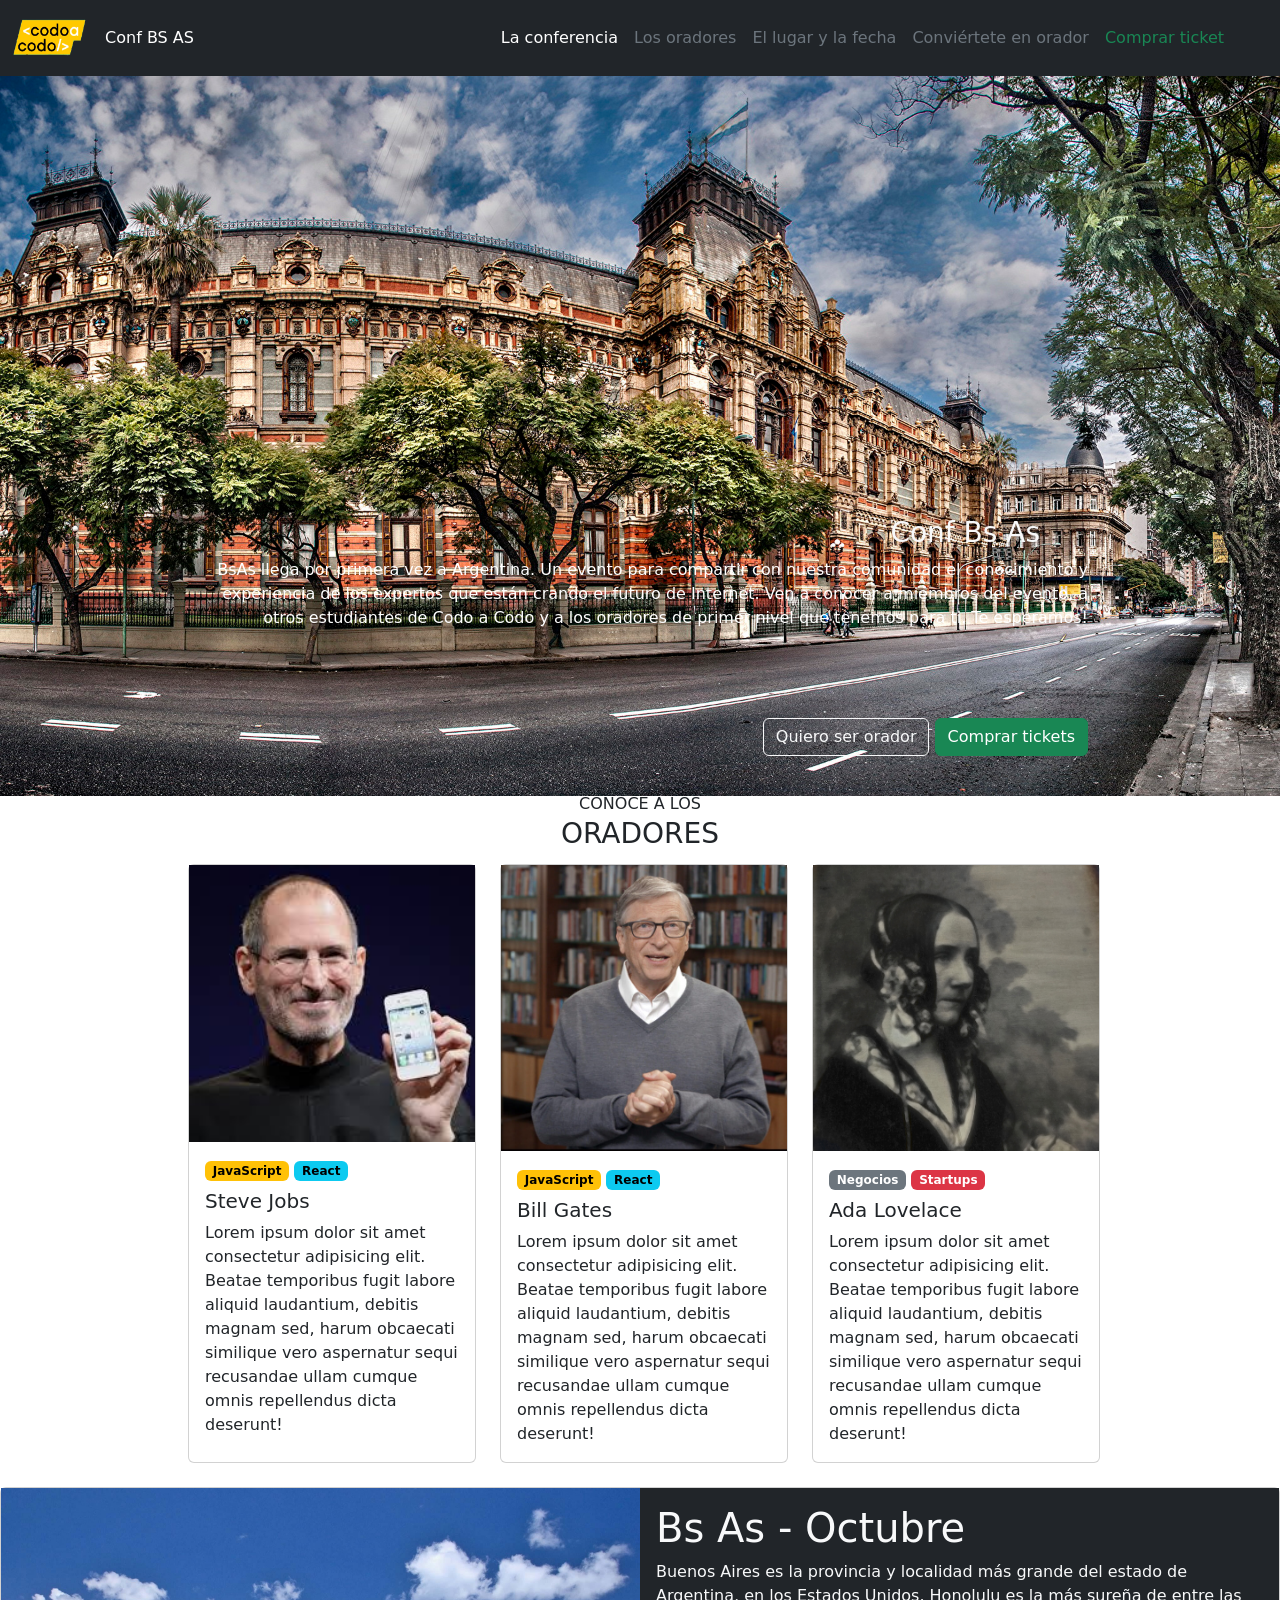
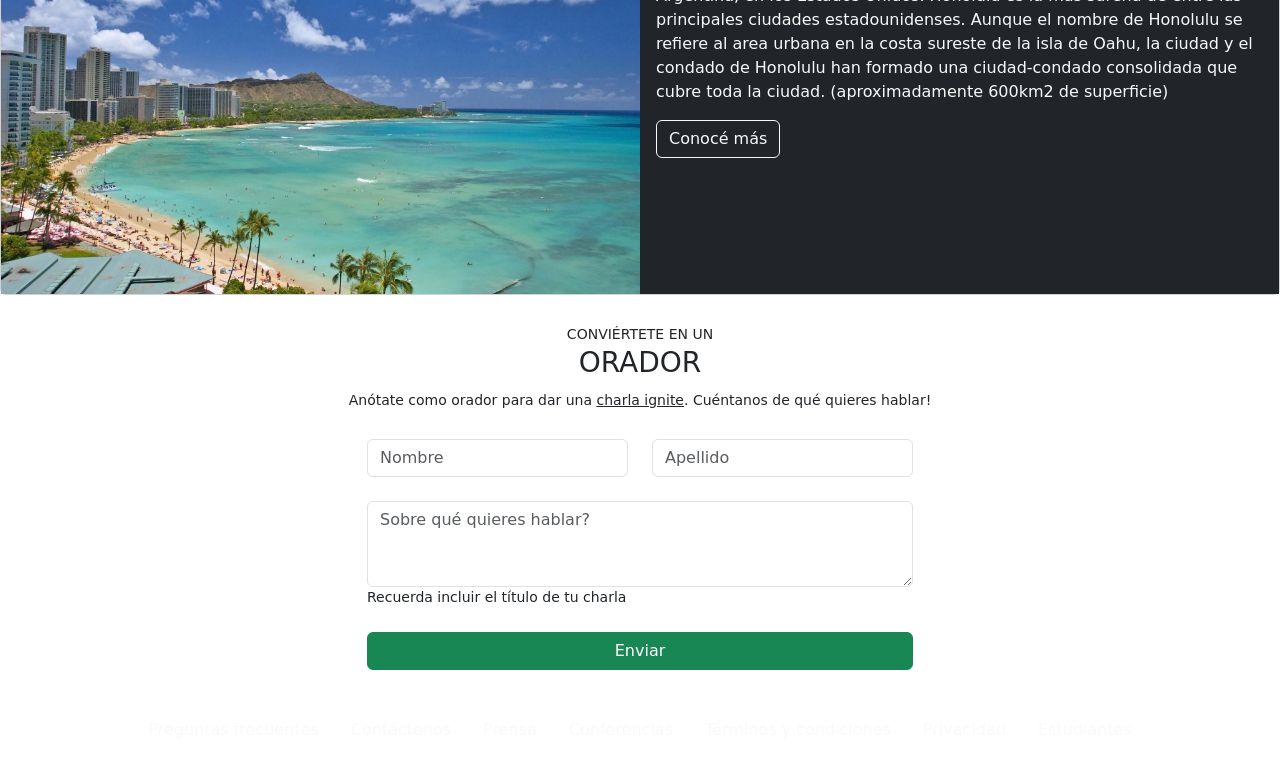
==== index.html @ 600b0731 "Update index.html" ====
<!DOCTYPE html>
<html lang="en">
<head>
    <meta charset="UTF-8">
    <meta http-equiv="X-UA-Compatible" content="IE=edge">
    <meta name="viewport" content="width=device-width, initial-scale=1.0">
    <title>Document</title>
    <!-- CSS only -->
    <link href="https://cdn.jsdelivr.net/npm/bootstrap@5.2.1/dist/css/bootstrap.min.css" rel="stylesheet" integrity="sha384-iYQeCzEYFbKjA/T2uDLTpkwGzCiq6soy8tYaI1GyVh/UjpbCx/TYkiZhlZB6+fzT" crossorigin="anonymous">
    <link rel="stylesheet" href="styles.css">
   
</head>
<body>
    <nav class="navbar navbar-expand-lg bg-dark">
        <div class="logo">
            <img src="codoacodo.png" alt="Logo codo a codo" width="100px" height="60px">
            <span class=" text-bg-dark">Conf BS AS</span>
        </div>
            <div class="collapse navbar-collapse justify-content-end" id="navbarSupportedContent">
                <ul class="navbar-nav bg-dark px-lg-5">
                    <li class="nav-item">
                        <a class="nav-link active text-bg-dark" aria-current="page" href="#">La conferencia</a>
                    </li>
                    <li class="nav-item">
                        <a class="nav-link link-secondary" href="#">Los oradores</a>
                    </li>
                    <li class="nav-item">
                        <a class="nav-link link-secondary" aria-current="page" href="#">El lugar y la fecha</a>
                    </li>
                    <li class="nav-item">
                        <a class="nav-link link-secondary" href="#">Conviértete en orador</a>
                    </li>
                    <li class="nav-item">
                        <a class="nav-link link-success" href="#">Comprar ticket</a>
                    </li>
                </ul>
            </div>
        </div>
    </nav>
    <header>
        <div id="carouselExampleSlidesOnly"  class="carousel slide" data-bs-ride="carousel" >
            <div class="carousel-inner" id="carouse">
                <div class="carousel-item active justify-content-center">
                    <img src="hawaii.jpg" class="img-fluid" alt="..." >
                </div>
                <div class="carousel-item">
                    <img src="hawaii2.jpg" class="img-fluid" alt="...">
                </div>
                <div class="carousel-item">
                    <img src="hawaii3.jpg" class="img-fluid" alt="...">
                </div>
                <div class="carousel-caption caption-right text-end" >
                    <h3 class="text-end me-5 text-light">Conf Bs As</h3>
                    <div id="caption">
                        <p class="col">BsAs llega por primera vez a Argentina. Un evento para compartir con nuestra comunidad el conocimiento y experiencia de los expertos que están crando el futuro de Internet. Ven a conocer a miembros del evento, a otros estudiantes de Codo a Codo y a los oradores de primer nivel que tenemos para ti. Te esperamos! </p>
                    </div>
                    <div id="buton">
                        <br>
                        <br>
                        <br>
                        <button type="button" class="btn btn-outline-light">Quiero ser orador</button>
                        <button type="button" class="btn btn-success green"<a href="comprar.html">Comprar tickets</a></button>
                    </div>
                </div>
            </div>
        </div>
    </header >
    <main >
        <div class="text-center pb-3 pt-0">
            <h6 class="fs-6 fw-lighter lh-1 pt-0 mt-0">CONOCE A LOS</h6>
            <p class="fs-3 m-0 lh-1 p-0">ORADORES</p>
        </div>
        <section class="row justify-content-center g-0 pb-4"> 
            <div class="card ms-2 mx-3" style="width: 18rem;">
                <img src="steve.jpg" class="img-fluid" alt="...">
                <div class="card-body">
                    <span class="badge text-bg-warning mb-2">JavaScript</span>
                    <span class="badge text-bg-info mb-2">React</span>
                    <h5 class="card-title">Steve Jobs</h5>
                    <p class="card-text fs-6 fw-light">Lorem ipsum dolor sit amet consectetur adipisicing elit. Beatae temporibus fugit labore aliquid laudantium, debitis magnam sed, harum obcaecati similique vero aspernatur sequi recusandae ullam cumque omnis repellendus dicta deserunt!</p>
                </div>
            </div>
            <div class="card ms-2 mx-3" style="width: 18rem;">
                <img src="bill.jpg" class="img-fluid" alt="...">
                <div class="card-body">
                    <span class="badge text-bg-warning mb-2">JavaScript</span>
                    <span class="badge text-bg-info mb-2">React</span>
                    <h5 class="card-title">Bill Gates</h5>
                    <p class="card-text fs-6 fw-light">Lorem ipsum dolor sit amet consectetur adipisicing elit. Beatae temporibus fugit labore aliquid laudantium, debitis magnam sed, harum obcaecati similique vero aspernatur sequi recusandae ullam cumque omnis repellendus dicta deserunt!</p>
                </div>
            </div>
            <div class="card ms-2" style="width: 18rem;">
                <img src="ada.jpeg" class="img-fluid" alt="...">
                <div class="card-body">
                    <span class="badge text-bg-secondary mb-2">Negocios</span>
                    <span class="badge text-bg-danger mb-2">Startups</span>
                    <h5 class="card-title">Ada Lovelace</h5>
                    <p class="card-text fs-6 fw-light">Lorem ipsum dolor sit amet consectetur adipisicing elit. Beatae temporibus fugit labore aliquid laudantium, debitis magnam sed, harum obcaecati similique vero aspernatur sequi recusandae ullam cumque omnis repellendus dicta deserunt!</p>
                </div>
            </div>
            </div>
        </section>
            <div class="card mb-3" style="max-width">
                <div class="row g-0">
                  <div class="col-md-6">
                    <img src="honolulu.jpg" class="img-fluid" alt="...">
                  </div>
                  <div class="col-md-6 row g-0">
                    <div class="card-body bg-dark">
                      <h5 class="card-title text-light fs-1">Bs As - Octubre</h5>
                      <p class="card-text text-light">Buenos Aires es la provincia y localidad más grande del estado de Argentina, en los Estados Unidos. Honolulu es la más sureña de entre las principales ciudades estadounidenses. Aunque el nombre de Honolulu se refiere al area urbana en la costa sureste de la isla de Oahu, la ciudad y el condado de Honolulu han formado una ciudad-condado consolidada que cubre toda la ciudad. (aproximadamente 600km2 de superficie)</p>
                      <button type="button" class="btn btn-outline-light">Conocé más</button>
                    </div>
                  </div>
                </div>
              </div>
              <div class="text-center p-3">
                <h6 class="fw-lighter lh-1 p-0 small">CONVIÉRTETE EN UN</h6>
                <p class="fs-3 m-0 lh-1 p-0 mb-3">ORADOR</p>
                <p class="small fw-lighter lh-1 p-0">Anótate como orador para dar una <u> charla ignite</u>. Cuéntanos de qué quieres hablar!</p>
            </div>
        </main>
          

<div class="container">
    <div class="row justify-content-center">
      <div class="col-12 col-md-10 col-lg-7 col-xl-6">
        

              <form class="pb-4">
                <!-- 2 Inputs -->
                <div class="row">
                  <div class="col-12 col-md-6 mb-4">
                    <div class="form-outline form-white">
                        <input type="Nombre" class="form-control" id="inputNombre" placeholder="Nombre">
                    </div>
                  </div>
                  <div class="col-12 col-md-6 mb-4">
                    <div class="form-outline form-white">
                        <input type="Apellido" class="form-control" id="inputApellido" placeholder="Apellido">
                    </div>
                  </div>
                </div>

                <!-- Textarea y texto de abajo-->
                <div class="form-outline form-white mb-4">
                    <textarea class="form-control z-depth-1 fs-6" id="exampleFormControlTextarea6" rows="3" placeholder="Sobre qué quieres hablar?"></textarea>
                    <p class="small fw-lighter p-0">Recuerda incluir el título de tu charla</p>
                </div>

                
                
                <button type="submit" class="btn btn-success lightgreen w-100">Enviar</button>

                
                </div>
              </form>

            </div>

          </div>
        </div>
      </div>
    </div>
  </div>
        

  
    
    <footer id="footer" class="p-3">
        <ul class="nav justify-content-center" >
            <li class="nav-item">
              <a class="nav-link text-light twolines" href="#">Preguntas frecuentes</a>
            </li>
            <li class="nav-item">
              <a class="nav-link text-light twolines" href="#">Contáctenos</a>
            </li>
            <li class="nav-item">
              <a class="nav-link text-light twolines" href="#">Prensa</a>
            </li>
            <li class="nav-item">
              <a class="nav-link text-light twolines"  href="#">Conferencias</a>
            </li>
            <li class="nav-item">
                <a class="nav-link text-light twolines"  href="#">Términos y condiciones</a>
              </li>
              <li class="nav-item">
                <a class="nav-link text-light twolines"  href="#">Privacidad</a>
              </li>
              <li class="nav-item">
                <a class="nav-link text-light fw-lighter twolines"  href="#">Estudiantes</a>
              </li>
          </ul>
    </footer>
 <!-- JavaScript Bundle with Popper -->
    <script src="https://cdn.jsdelivr.net/npm/bootstrap@5.2.1/dist/js/bootstrap.bundle.min.js" integrity="sha384-u1OknCvxWvY5kfmNBILK2hRnQC3Pr17a+RTT6rIHI7NnikvbZlHgTPOOmMi466C8" crossorigin="anonymous"></script>
 <!-- JavaScript -->   
    <script src="funtions.js"></script> 
</body>
</html>
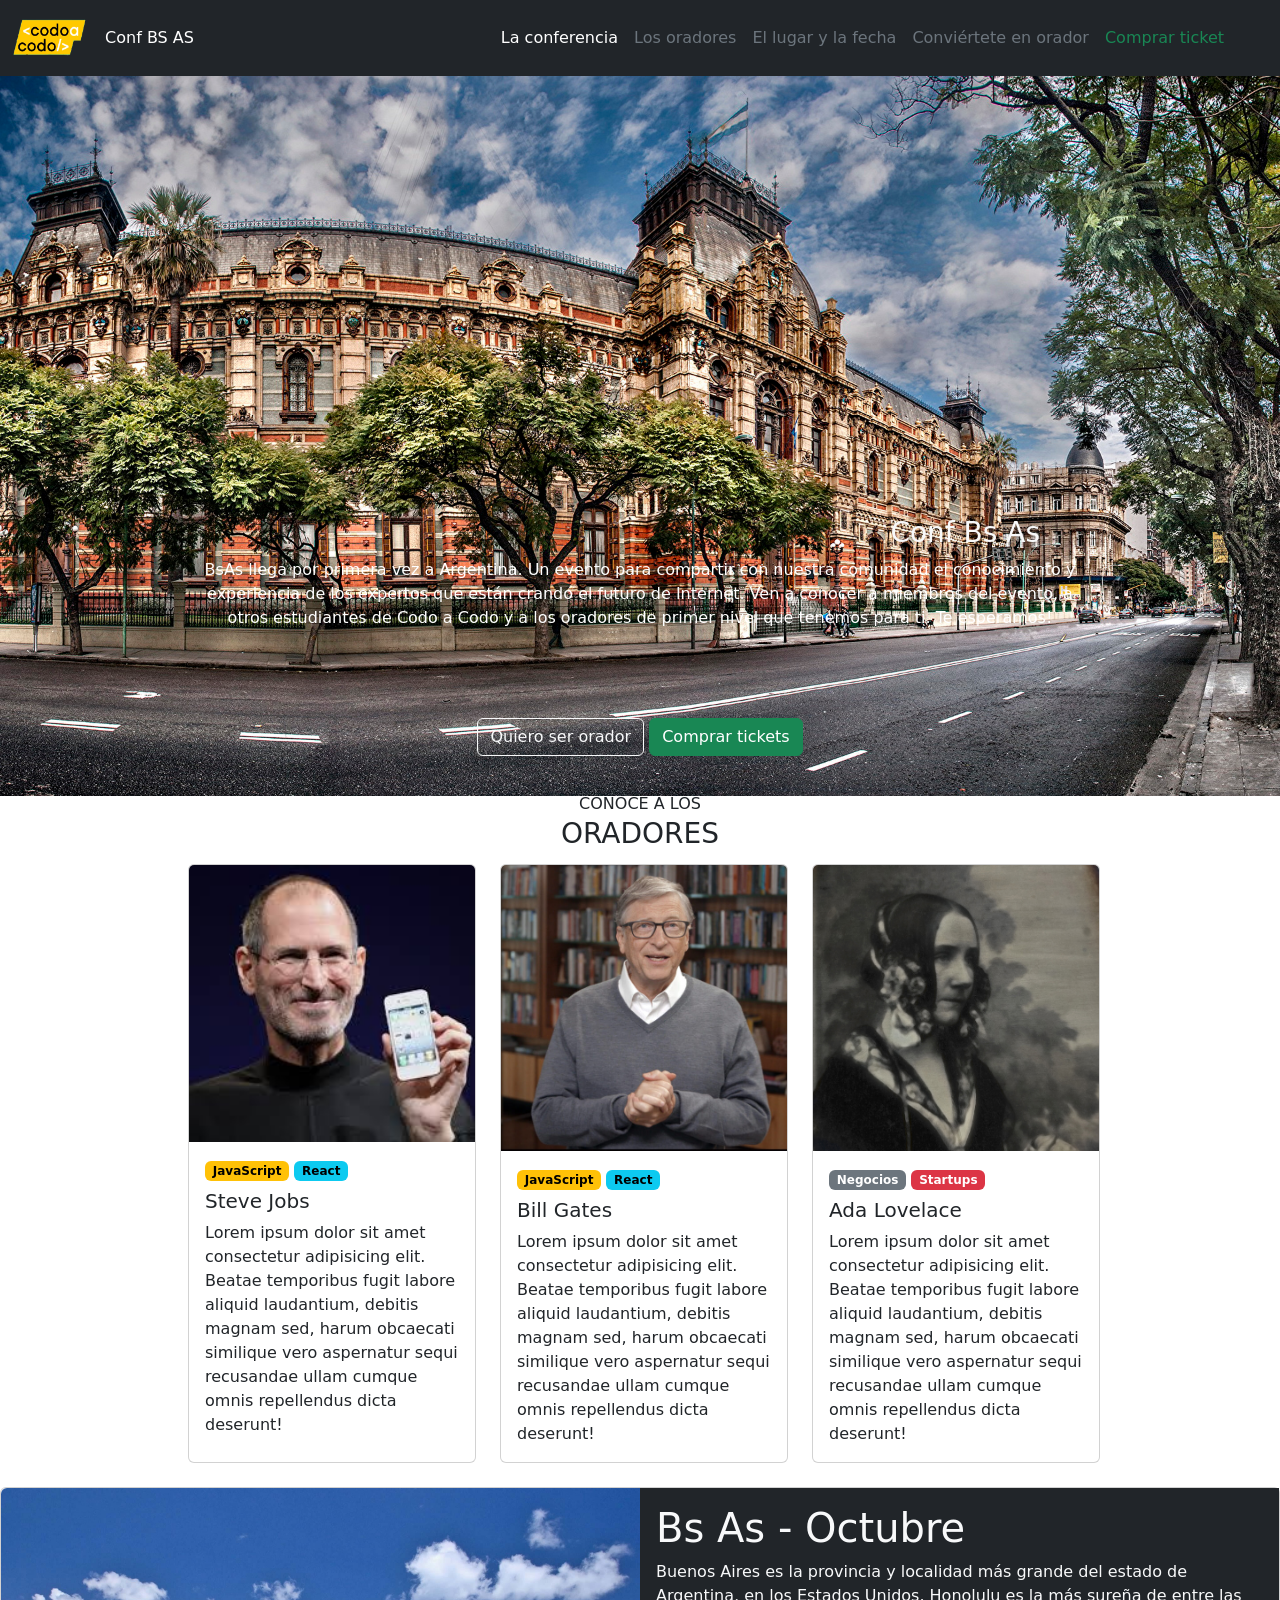
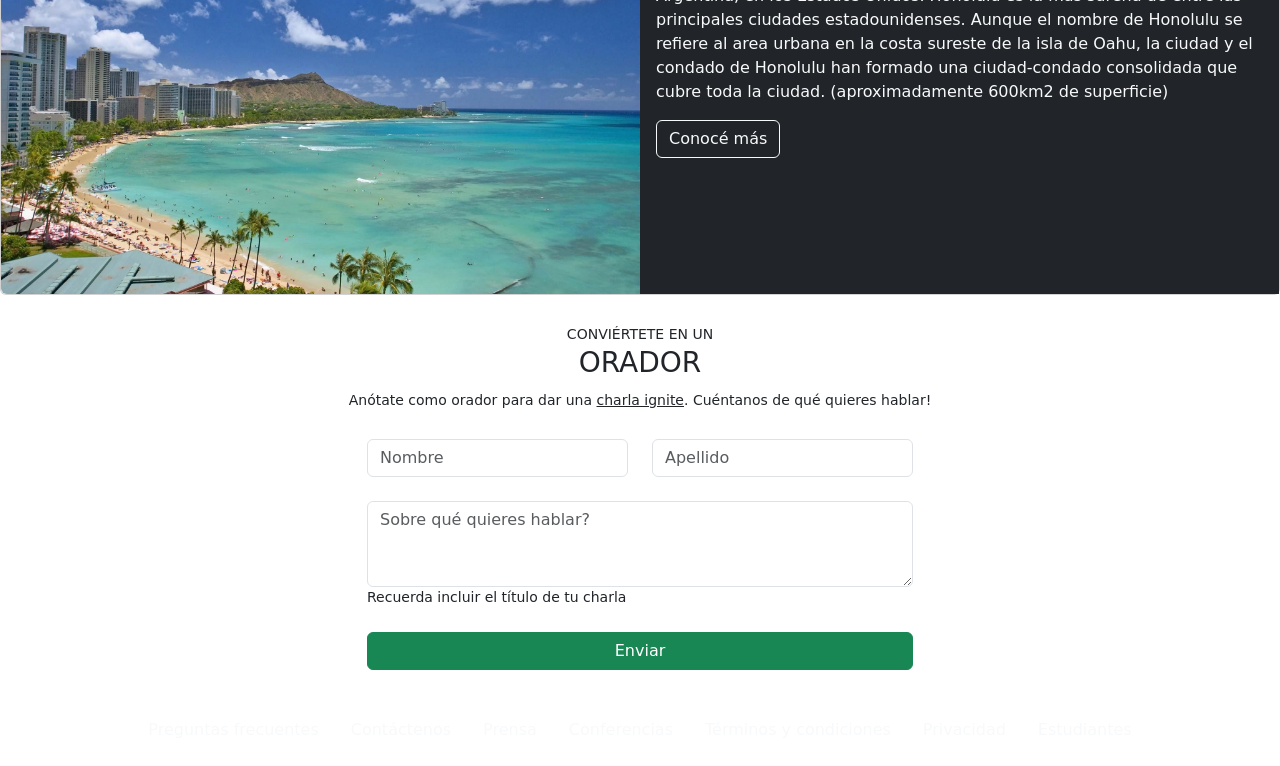
==== commit 55edddf5: "Update index.html" ====
--- a/index.html
+++ b/index.html
@@ -8,7 +8,8 @@
     <!-- CSS only -->
     <link href="https://cdn.jsdelivr.net/npm/bootstrap@5.2.1/dist/css/bootstrap.min.css" rel="stylesheet" integrity="sha384-iYQeCzEYFbKjA/T2uDLTpkwGzCiq6soy8tYaI1GyVh/UjpbCx/TYkiZhlZB6+fzT" crossorigin="anonymous">
     <link rel="stylesheet" href="styles.css">
-   
+    <!-- JavaScript Bundle with Popper -->
+    <script src="https://cdn.jsdelivr.net/npm/bootstrap@5.2.1/dist/js/bootstrap.bundle.min.js" integrity="sha384-u1OknCvxWvY5kfmNBILK2hRnQC3Pr17a+RTT6rIHI7NnikvbZlHgTPOOmMi466C8" crossorigin="anonymous"></script>
 </head>
 <body>
     <nav class="navbar navbar-expand-lg bg-dark">
@@ -31,7 +32,7 @@
                         <a class="nav-link link-secondary" href="#">Conviértete en orador</a>
                     </li>
                     <li class="nav-item">
-                        <a class="nav-link link-success" href="#">Comprar ticket</a>
+                        <a class="nav-link link-success" href="comprar.html">Comprar ticket</a>
                     </li>
                 </ul>
             </div>
@@ -41,17 +42,19 @@
         <div id="carouselExampleSlidesOnly"  class="carousel slide" data-bs-ride="carousel" >
             <div class="carousel-inner" id="carouse">
                 <div class="carousel-item active justify-content-center">
-                    <img src="hawaii.jpg" class="img-fluid" alt="..." >
+                    <img src="hawaii.jpg" class="d-block w-100" alt="..." >
                 </div>
                 <div class="carousel-item">
-                    <img src="hawaii2.jpg" class="img-fluid" alt="...">
+                    <img src="hawaii2.jpg" class="d-block w-100" alt="...">
                 </div>
                 <div class="carousel-item">
-                    <img src="hawaii3.jpg" class="img-fluid" alt="...">
+                    <img src="hawaii3.jpg" class="d-block w-100" alt="...">
                 </div>
                 <div class="carousel-caption caption-right text-end" >
                     <h3 class="text-end me-5 text-light">Conf Bs As</h3>
-                    <div id="caption">
+                  <div id="caption">
+                      <div class="container text-center">
+                        <div class="row">
                         <p class="col">BsAs llega por primera vez a Argentina. Un evento para compartir con nuestra comunidad el conocimiento y experiencia de los expertos que están crando el futuro de Internet. Ven a conocer a miembros del evento, a otros estudiantes de Codo a Codo y a los oradores de primer nivel que tenemos para ti. Te esperamos! </p>
                     </div>
                     <div id="buton">
@@ -59,7 +62,7 @@
                         <br>
                         <br>
                         <button type="button" class="btn btn-outline-light">Quiero ser orador</button>
-                        <button type="button" class="btn btn-success green"<a href="comprar.html">Comprar tickets</a></button>
+                        <button type="button" class="btn btn-success green"><a class="text-decoration-none text-white" href="comprar.html">Comprar tickets</a></button>
                     </div>
                 </div>
             </div>
@@ -72,7 +75,7 @@
         </div>
         <section class="row justify-content-center g-0 pb-4"> 
             <div class="card ms-2 mx-3" style="width: 18rem;">
-                <img src="steve.jpg" class="img-fluid" alt="...">
+                <img src="steve.jpg" class="card-img-top" alt="...">
                 <div class="card-body">
                     <span class="badge text-bg-warning mb-2">JavaScript</span>
                     <span class="badge text-bg-info mb-2">React</span>
@@ -81,7 +84,7 @@
                 </div>
             </div>
             <div class="card ms-2 mx-3" style="width: 18rem;">
-                <img src="bill.jpg" class="img-fluid" alt="...">
+                <img src="bill.jpg" class="card-img-top" alt="...">
                 <div class="card-body">
                     <span class="badge text-bg-warning mb-2">JavaScript</span>
                     <span class="badge text-bg-info mb-2">React</span>
@@ -90,7 +93,7 @@
                 </div>
             </div>
             <div class="card ms-2" style="width: 18rem;">
-                <img src="ada.jpeg" class="img-fluid" alt="...">
+                <img src="ada.jpeg" class="card-img-top" alt="...">
                 <div class="card-body">
                     <span class="badge text-bg-secondary mb-2">Negocios</span>
                     <span class="badge text-bg-danger mb-2">Startups</span>
@@ -103,7 +106,7 @@
             <div class="card mb-3" style="max-width">
                 <div class="row g-0">
                   <div class="col-md-6">
-                    <img src="honolulu.jpg" class="img-fluid" alt="...">
+                    <img src="honolulu.jpg" class="img-fluid rounded-start" alt="...">
                   </div>
                   <div class="col-md-6 row g-0">
                     <div class="card-body bg-dark">
@@ -121,6 +124,7 @@
             </div>
         </main>
           
+
 
 <div class="container">
     <div class="row justify-content-center">
@@ -164,10 +168,7 @@
     </div>
   </div>
         
-
-  
-    
-    <footer id="footer" class="p-3">
+     <footer id="footer" class="p-3">
         <ul class="nav justify-content-center" >
             <li class="nav-item">
               <a class="nav-link text-light twolines" href="#">Preguntas frecuentes</a>
@@ -179,22 +180,20 @@
               <a class="nav-link text-light twolines" href="#">Prensa</a>
             </li>
             <li class="nav-item">
-              <a class="nav-link text-light twolines"  href="#">Conferencias</a>
+              <a class="nav-link text-light twolines" href="#">Conferencias</a>
             </li>
             <li class="nav-item">
-                <a class="nav-link text-light twolines"  href="#">Términos y condiciones</a>
+                <a class="nav-link text-light twolines" href="#">Términos y condiciones</a>
               </li>
               <li class="nav-item">
-                <a class="nav-link text-light twolines"  href="#">Privacidad</a>
+                <a class="nav-link text-light twolines" href="#">Privacidad</a>
               </li>
               <li class="nav-item">
-                <a class="nav-link text-light fw-lighter twolines"  href="#">Estudiantes</a>
+                <a class="nav-link text-light fw-lighter twolines" href="#">Estudiantes</a>
               </li>
           </ul>
     </footer>
- <!-- JavaScript Bundle with Popper -->
-    <script src="https://cdn.jsdelivr.net/npm/bootstrap@5.2.1/dist/js/bootstrap.bundle.min.js" integrity="sha384-u1OknCvxWvY5kfmNBILK2hRnQC3Pr17a+RTT6rIHI7NnikvbZlHgTPOOmMi466C8" crossorigin="anonymous"></script>
- <!-- JavaScript -->   
-    <script src="funtions.js"></script> 
+     <!-- JavaScript-->
+    <script src="funtions.js"></script>
 </body>
 </html>
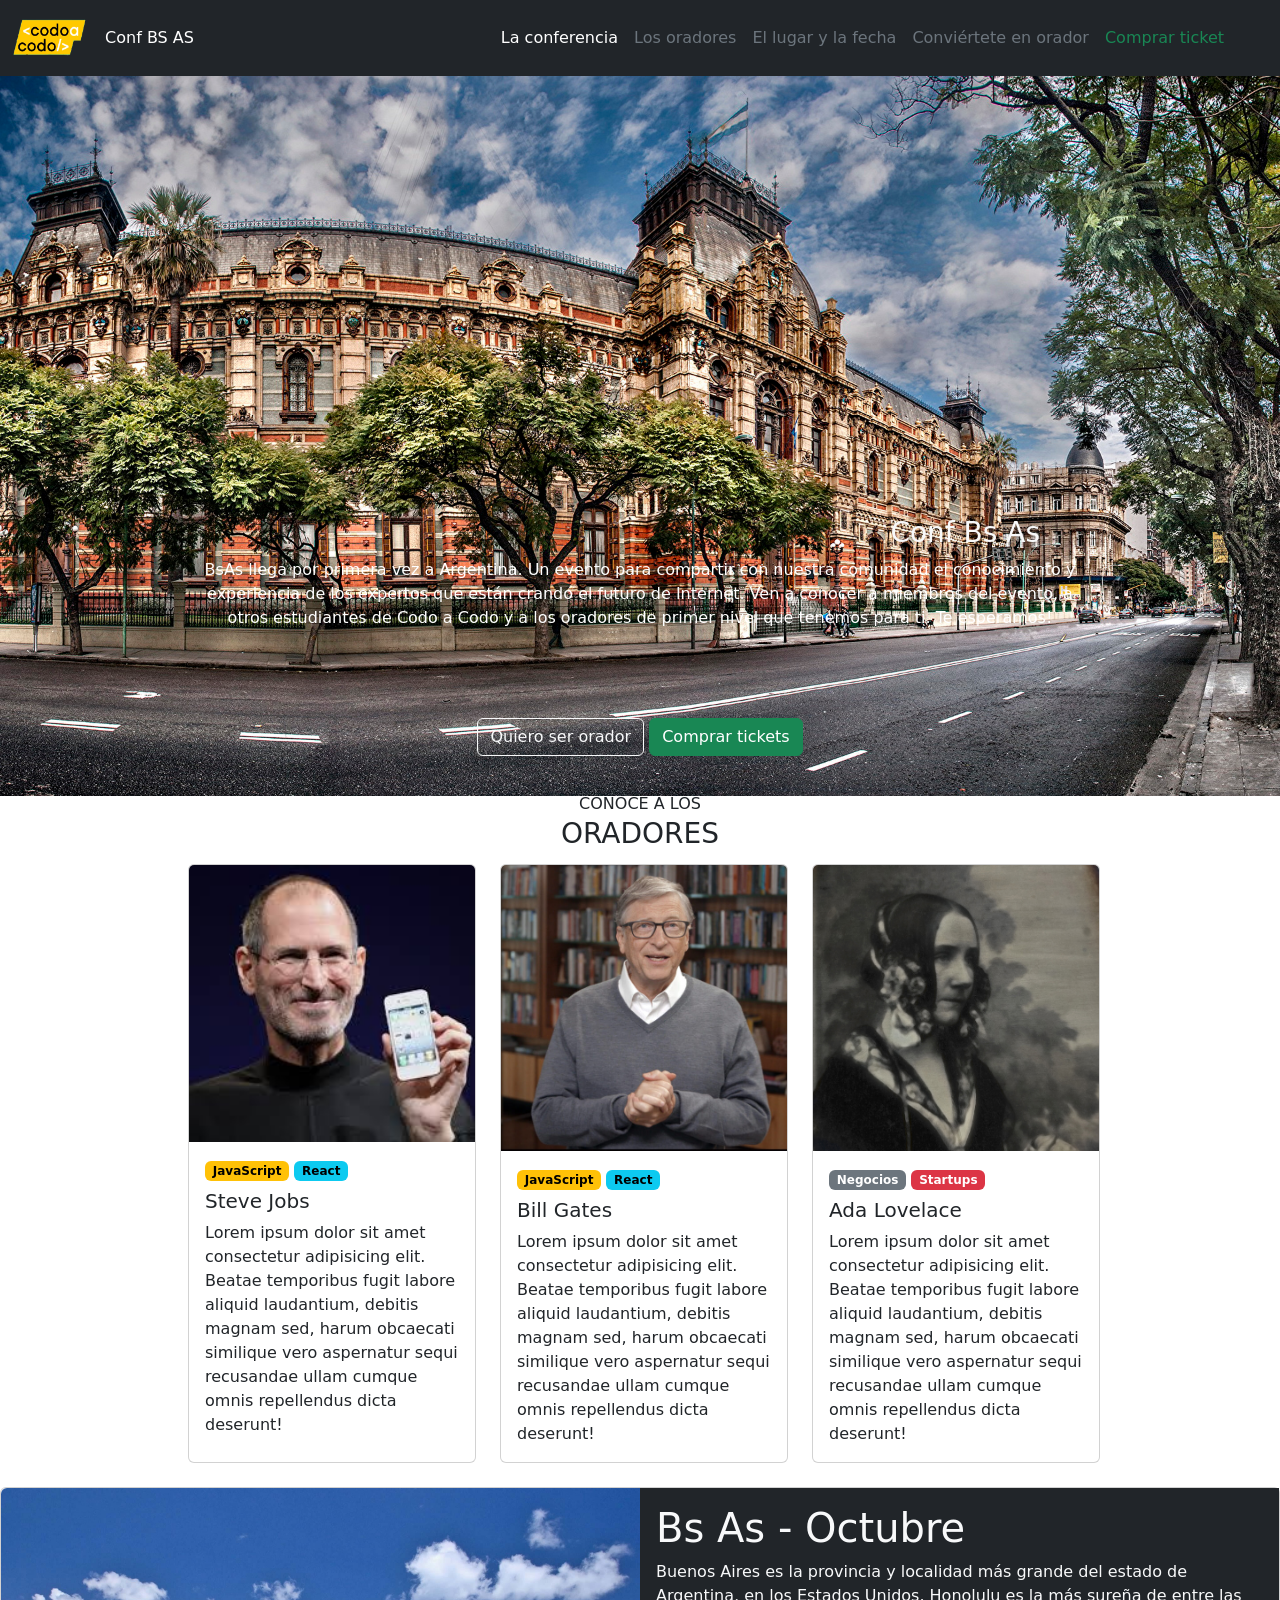
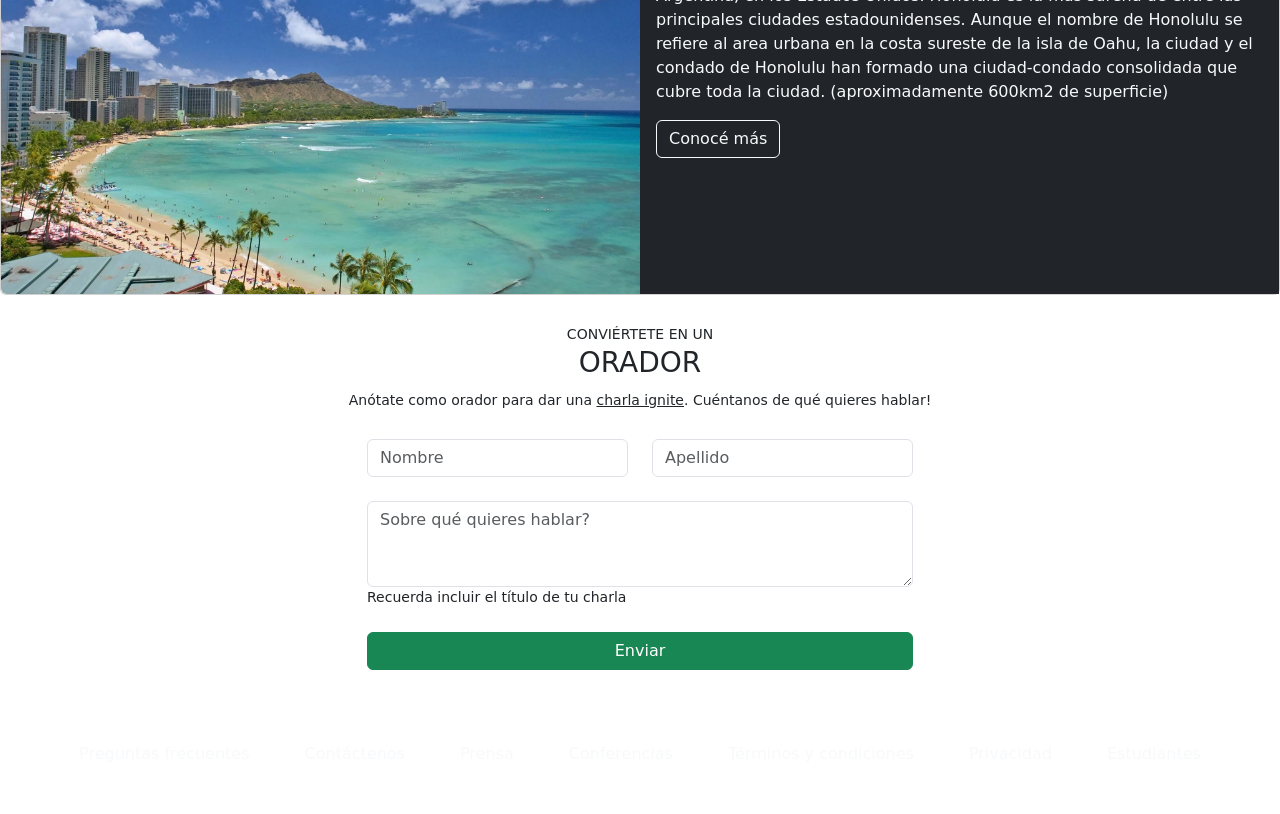
==== commit 9e6fef8b: "Update index.html" ====
--- a/index.html
+++ b/index.html
@@ -1,199 +1,221 @@
 <!DOCTYPE html>
 <html lang="en">
+
 <head>
-    <meta charset="UTF-8">
-    <meta http-equiv="X-UA-Compatible" content="IE=edge">
-    <meta name="viewport" content="width=device-width, initial-scale=1.0">
-    <title>Document</title>
-    <!-- CSS only -->
-    <link href="https://cdn.jsdelivr.net/npm/bootstrap@5.2.1/dist/css/bootstrap.min.css" rel="stylesheet" integrity="sha384-iYQeCzEYFbKjA/T2uDLTpkwGzCiq6soy8tYaI1GyVh/UjpbCx/TYkiZhlZB6+fzT" crossorigin="anonymous">
-    <link rel="stylesheet" href="styles.css">
-    <!-- JavaScript Bundle with Popper -->
-    <script src="https://cdn.jsdelivr.net/npm/bootstrap@5.2.1/dist/js/bootstrap.bundle.min.js" integrity="sha384-u1OknCvxWvY5kfmNBILK2hRnQC3Pr17a+RTT6rIHI7NnikvbZlHgTPOOmMi466C8" crossorigin="anonymous"></script>
+  <meta charset="UTF-8">
+  <meta http-equiv="X-UA-Compatible" content="IE=edge">
+  <meta name="viewport" content="width=device-width, initial-scale=1.0">
+  <title>Document</title>
+  <!-- CSS only -->
+  <link href="https://cdn.jsdelivr.net/npm/bootstrap@5.2.1/dist/css/bootstrap.min.css" rel="stylesheet"
+    integrity="sha384-iYQeCzEYFbKjA/T2uDLTpkwGzCiq6soy8tYaI1GyVh/UjpbCx/TYkiZhlZB6+fzT" crossorigin="anonymous">
+  <link rel="stylesheet" href="styles.css">
+  <!-- JavaScript Bundle with Popper -->
+  <script src="https://cdn.jsdelivr.net/npm/bootstrap@5.2.1/dist/js/bootstrap.bundle.min.js"
+    integrity="sha384-u1OknCvxWvY5kfmNBILK2hRnQC3Pr17a+RTT6rIHI7NnikvbZlHgTPOOmMi466C8" crossorigin="anonymous">
+  </script>
 </head>
+
 <body>
-    <nav class="navbar navbar-expand-lg bg-dark">
-        <div class="logo">
-            <img src="codoacodo.png" alt="Logo codo a codo" width="100px" height="60px">
-            <span class=" text-bg-dark">Conf BS AS</span>
-        </div>
-            <div class="collapse navbar-collapse justify-content-end" id="navbarSupportedContent">
-                <ul class="navbar-nav bg-dark px-lg-5">
-                    <li class="nav-item">
-                        <a class="nav-link active text-bg-dark" aria-current="page" href="#">La conferencia</a>
-                    </li>
-                    <li class="nav-item">
-                        <a class="nav-link link-secondary" href="#">Los oradores</a>
-                    </li>
-                    <li class="nav-item">
-                        <a class="nav-link link-secondary" aria-current="page" href="#">El lugar y la fecha</a>
-                    </li>
-                    <li class="nav-item">
-                        <a class="nav-link link-secondary" href="#">Conviértete en orador</a>
-                    </li>
-                    <li class="nav-item">
-                        <a class="nav-link link-success" href="comprar.html">Comprar ticket</a>
-                    </li>
-                </ul>
+  <nav class="navbar navbar-expand-lg bg-dark">
+    <div class="logo">
+      <img src="codoacodo.png" alt="Logo codo a codo" width="100px" height="60px">
+      <span class=" text-bg-dark">Conf BS AS</span>
+    </div>
+    <div class="collapse navbar-collapse justify-content-end" id="navbarSupportedContent">
+      <ul class="navbar-nav bg-dark px-lg-5">
+        <li class="nav-item">
+          <a class="nav-link active text-bg-dark" aria-current="page" href="#">La conferencia</a>
+        </li>
+        <li class="nav-item">
+          <a class="nav-link link-secondary" href="#">Los oradores</a>
+        </li>
+        <li class="nav-item">
+          <a class="nav-link link-secondary" aria-current="page" href="#">El lugar y la fecha</a>
+        </li>
+        <li class="nav-item">
+          <a class="nav-link link-secondary" href="#">Conviértete en orador</a>
+        </li>
+        <li class="nav-item">
+          <a class="nav-link link-success" href="comprar.html">Comprar ticket</a>
+        </li>
+      </ul>
+    </div>
+    </div>
+  </nav>
+  <header>
+    <div id="carouselExampleSlidesOnly" class="carousel slide" data-bs-ride="carousel">
+      <div class="carousel-inner" id="carouse">
+        <div class="carousel-item active justify-content-center">
+          <img src="hawaii.jpg" class="d-block w-100" alt="...">
+        </div>
+        <div class="carousel-item">
+          <img src="hawaii2.jpg" class="d-block w-100" alt="...">
+        </div>
+        <div class="carousel-item">
+          <img src="hawaii3.jpg" class="d-block w-100" alt="...">
+        </div>
+        <div class="carousel-caption caption-right text-end">
+          <h3 class="text-end me-5 text-light">Conf Bs As</h3>
+          <div id="caption">
+            <div class="container text-center">
+              <div class="row">
+                <p class="col">BsAs llega por primera vez a Argentina. Un evento para compartir con nuestra comunidad el
+                  conocimiento y experiencia de los expertos que están crando el futuro de Internet. Ven a conocer a
+                  miembros del evento, a otros estudiantes de Codo a Codo y a los oradores de primer nivel que tenemos
+                  para ti. Te esperamos! </p>
+              </div>
+              <div id="buton">
+                <br>
+                <br>
+                <br>
+                <button type="button" class="btn btn-outline-light">Quiero ser orador</button>
+                <button type="button" class="btn btn-success green"><a class="text-decoration-none text-white"
+                    href="comprar.html">Comprar tickets</a></button>
+              </div>
             </div>
-        </div>
-    </nav>
-    <header>
-        <div id="carouselExampleSlidesOnly"  class="carousel slide" data-bs-ride="carousel" >
-            <div class="carousel-inner" id="carouse">
-                <div class="carousel-item active justify-content-center">
-                    <img src="hawaii.jpg" class="d-block w-100" alt="..." >
-                </div>
-                <div class="carousel-item">
-                    <img src="hawaii2.jpg" class="d-block w-100" alt="...">
-                </div>
-                <div class="carousel-item">
-                    <img src="hawaii3.jpg" class="d-block w-100" alt="...">
-                </div>
-                <div class="carousel-caption caption-right text-end" >
-                    <h3 class="text-end me-5 text-light">Conf Bs As</h3>
-                  <div id="caption">
-                      <div class="container text-center">
-                        <div class="row">
-                        <p class="col">BsAs llega por primera vez a Argentina. Un evento para compartir con nuestra comunidad el conocimiento y experiencia de los expertos que están crando el futuro de Internet. Ven a conocer a miembros del evento, a otros estudiantes de Codo a Codo y a los oradores de primer nivel que tenemos para ti. Te esperamos! </p>
-                    </div>
-                    <div id="buton">
-                        <br>
-                        <br>
-                        <br>
-                        <button type="button" class="btn btn-outline-light">Quiero ser orador</button>
-                        <button type="button" class="btn btn-success green"><a class="text-decoration-none text-white" href="comprar.html">Comprar tickets</a></button>
-                    </div>
-                </div>
-            </div>
-        </div>
-    </header >
-    <main >
-        <div class="text-center pb-3 pt-0">
-            <h6 class="fs-6 fw-lighter lh-1 pt-0 mt-0">CONOCE A LOS</h6>
-            <p class="fs-3 m-0 lh-1 p-0">ORADORES</p>
-        </div>
-        <section class="row justify-content-center g-0 pb-4"> 
-            <div class="card ms-2 mx-3" style="width: 18rem;">
-                <img src="steve.jpg" class="card-img-top" alt="...">
-                <div class="card-body">
-                    <span class="badge text-bg-warning mb-2">JavaScript</span>
-                    <span class="badge text-bg-info mb-2">React</span>
-                    <h5 class="card-title">Steve Jobs</h5>
-                    <p class="card-text fs-6 fw-light">Lorem ipsum dolor sit amet consectetur adipisicing elit. Beatae temporibus fugit labore aliquid laudantium, debitis magnam sed, harum obcaecati similique vero aspernatur sequi recusandae ullam cumque omnis repellendus dicta deserunt!</p>
-                </div>
-            </div>
-            <div class="card ms-2 mx-3" style="width: 18rem;">
-                <img src="bill.jpg" class="card-img-top" alt="...">
-                <div class="card-body">
-                    <span class="badge text-bg-warning mb-2">JavaScript</span>
-                    <span class="badge text-bg-info mb-2">React</span>
-                    <h5 class="card-title">Bill Gates</h5>
-                    <p class="card-text fs-6 fw-light">Lorem ipsum dolor sit amet consectetur adipisicing elit. Beatae temporibus fugit labore aliquid laudantium, debitis magnam sed, harum obcaecati similique vero aspernatur sequi recusandae ullam cumque omnis repellendus dicta deserunt!</p>
-                </div>
-            </div>
-            <div class="card ms-2" style="width: 18rem;">
-                <img src="ada.jpeg" class="card-img-top" alt="...">
-                <div class="card-body">
-                    <span class="badge text-bg-secondary mb-2">Negocios</span>
-                    <span class="badge text-bg-danger mb-2">Startups</span>
-                    <h5 class="card-title">Ada Lovelace</h5>
-                    <p class="card-text fs-6 fw-light">Lorem ipsum dolor sit amet consectetur adipisicing elit. Beatae temporibus fugit labore aliquid laudantium, debitis magnam sed, harum obcaecati similique vero aspernatur sequi recusandae ullam cumque omnis repellendus dicta deserunt!</p>
-                </div>
-            </div>
-            </div>
-        </section>
-            <div class="card mb-3" style="max-width">
-                <div class="row g-0">
-                  <div class="col-md-6">
-                    <img src="honolulu.jpg" class="img-fluid rounded-start" alt="...">
-                  </div>
-                  <div class="col-md-6 row g-0">
-                    <div class="card-body bg-dark">
-                      <h5 class="card-title text-light fs-1">Bs As - Octubre</h5>
-                      <p class="card-text text-light">Buenos Aires es la provincia y localidad más grande del estado de Argentina, en los Estados Unidos. Honolulu es la más sureña de entre las principales ciudades estadounidenses. Aunque el nombre de Honolulu se refiere al area urbana en la costa sureste de la isla de Oahu, la ciudad y el condado de Honolulu han formado una ciudad-condado consolidada que cubre toda la ciudad. (aproximadamente 600km2 de superficie)</p>
-                      <button type="button" class="btn btn-outline-light">Conocé más</button>
-                    </div>
-                  </div>
-                </div>
-              </div>
-              <div class="text-center p-3">
-                <h6 class="fw-lighter lh-1 p-0 small">CONVIÉRTETE EN UN</h6>
-                <p class="fs-3 m-0 lh-1 p-0 mb-3">ORADOR</p>
-                <p class="small fw-lighter lh-1 p-0">Anótate como orador para dar una <u> charla ignite</u>. Cuéntanos de qué quieres hablar!</p>
-            </div>
-        </main>
-          
-
-
-<div class="container">
+          </div>
+        </div>
+  </header>
+  <main>
+    <div class="text-center pb-3 pt-0">
+      <h6 class="fs-6 fw-lighter lh-1 pt-0 mt-0">CONOCE A LOS</h6>
+      <p class="fs-3 m-0 lh-1 p-0">ORADORES</p>
+    </div>
+    <section class="row justify-content-center g-0 pb-4">
+      <div class="card ms-2 mx-3" style="width: 18rem;">
+        <img src="steve.jpg" class="card-img-top" alt="...">
+        <div class="card-body">
+          <span class="badge text-bg-warning mb-2">JavaScript</span>
+          <span class="badge text-bg-info mb-2">React</span>
+          <h5 class="card-title">Steve Jobs</h5>
+          <p class="card-text fs-6 fw-light">Lorem ipsum dolor sit amet consectetur adipisicing elit. Beatae temporibus
+            fugit labore aliquid laudantium, debitis magnam sed, harum obcaecati similique vero aspernatur sequi
+            recusandae ullam cumque omnis repellendus dicta deserunt!</p>
+        </div>
+      </div>
+      <div class="card ms-2 mx-3" style="width: 18rem;">
+        <img src="bill.jpg" class="card-img-top" alt="...">
+        <div class="card-body">
+          <span class="badge text-bg-warning mb-2">JavaScript</span>
+          <span class="badge text-bg-info mb-2">React</span>
+          <h5 class="card-title">Bill Gates</h5>
+          <p class="card-text fs-6 fw-light">Lorem ipsum dolor sit amet consectetur adipisicing elit. Beatae temporibus
+            fugit labore aliquid laudantium, debitis magnam sed, harum obcaecati similique vero aspernatur sequi
+            recusandae ullam cumque omnis repellendus dicta deserunt!</p>
+        </div>
+      </div>
+      <div class="card ms-2" style="width: 18rem;">
+        <img src="ada.jpeg" class="card-img-top" alt="...">
+        <div class="card-body">
+          <span class="badge text-bg-secondary mb-2">Negocios</span>
+          <span class="badge text-bg-danger mb-2">Startups</span>
+          <h5 class="card-title">Ada Lovelace</h5>
+          <p class="card-text fs-6 fw-light">Lorem ipsum dolor sit amet consectetur adipisicing elit. Beatae temporibus
+            fugit labore aliquid laudantium, debitis magnam sed, harum obcaecati similique vero aspernatur sequi
+            recusandae ullam cumque omnis repellendus dicta deserunt!</p>
+        </div>
+      </div>
+      </div>
+    </section>
+    <div class="card mb-3" style="max-width">
+      <div class="row g-0">
+        <div class="col-md-6">
+          <img src="honolulu.jpg" class="img-fluid rounded-start" alt="...">
+        </div>
+        <div class="col-md-6 row g-0">
+          <div class="card-body bg-dark">
+            <h5 class="card-title text-light fs-1">Bs As - Octubre</h5>
+            <p class="card-text text-light">Buenos Aires es la provincia y localidad más grande del estado de Argentina,
+              en los Estados Unidos. Honolulu es la más sureña de entre las principales ciudades estadounidenses. Aunque
+              el nombre de Honolulu se refiere al area urbana en la costa sureste de la isla de Oahu, la ciudad y el
+              condado de Honolulu han formado una ciudad-condado consolidada que cubre toda la ciudad. (aproximadamente
+              600km2 de superficie)</p>
+            <button type="button" class="btn btn-outline-light">Conocé más</button>
+          </div>
+        </div>
+      </div>
+    </div>
+    <div class="text-center p-3">
+      <h6 class="fw-lighter lh-1 p-0 small">CONVIÉRTETE EN UN</h6>
+      <p class="fs-3 m-0 lh-1 p-0 mb-3">ORADOR</p>
+      <p class="small fw-lighter lh-1 p-0">Anótate como orador para dar una <u> charla ignite</u>. Cuéntanos de qué
+        quieres hablar!</p>
+    </div>
+  </main>
+
+
+
+  <div class="container">
     <div class="row justify-content-center">
       <div class="col-12 col-md-10 col-lg-7 col-xl-6">
-        
-
-              <form class="pb-4">
-                <!-- 2 Inputs -->
-                <div class="row">
-                  <div class="col-12 col-md-6 mb-4">
-                    <div class="form-outline form-white">
-                        <input type="Nombre" class="form-control" id="inputNombre" placeholder="Nombre">
-                    </div>
-                  </div>
-                  <div class="col-12 col-md-6 mb-4">
-                    <div class="form-outline form-white">
-                        <input type="Apellido" class="form-control" id="inputApellido" placeholder="Apellido">
-                    </div>
-                  </div>
-                </div>
-
-                <!-- Textarea y texto de abajo-->
-                <div class="form-outline form-white mb-4">
-                    <textarea class="form-control z-depth-1 fs-6" id="exampleFormControlTextarea6" rows="3" placeholder="Sobre qué quieres hablar?"></textarea>
-                    <p class="small fw-lighter p-0">Recuerda incluir el título de tu charla</p>
-                </div>
-
-                
-                
-                <button type="submit" class="btn btn-success lightgreen w-100">Enviar</button>
-
-                
-                </div>
-              </form>
-
+
+
+        <form class="pb-4">
+          <!-- 2 Inputs -->
+          <div class="row">
+            <div class="col-12 col-md-6 mb-4">
+              <div class="form-outline form-white">
+                <input type="Nombre" class="form-control" id="inputNombre" placeholder="Nombre">
+              </div>
             </div>
-
-          </div>
-        </div>
-      </div>
-    </div>
-  </div>
-        
-     <footer id="footer" class="p-3">
-        <ul class="nav justify-content-center" >
-            <li class="nav-item">
-              <a class="nav-link text-light twolines" href="#">Preguntas frecuentes</a>
-            </li>
-            <li class="nav-item">
-              <a class="nav-link text-light twolines" href="#">Contáctenos</a>
-            </li>
-            <li class="nav-item">
-              <a class="nav-link text-light twolines" href="#">Prensa</a>
-            </li>
-            <li class="nav-item">
-              <a class="nav-link text-light twolines" href="#">Conferencias</a>
-            </li>
-            <li class="nav-item">
-                <a class="nav-link text-light twolines" href="#">Términos y condiciones</a>
-              </li>
-              <li class="nav-item">
-                <a class="nav-link text-light twolines" href="#">Privacidad</a>
-              </li>
-              <li class="nav-item">
-                <a class="nav-link text-light fw-lighter twolines" href="#">Estudiantes</a>
-              </li>
-          </ul>
-    </footer>
-     <!-- JavaScript-->
-    <script src="funtions.js"></script>
+            <div class="col-12 col-md-6 mb-4">
+              <div class="form-outline form-white">
+                <input type="Apellido" class="form-control" id="inputApellido" placeholder="Apellido">
+              </div>
+            </div>
+          </div>
+
+          <!-- Textarea y texto de abajo-->
+          <div class="form-outline form-white mb-4">
+            <textarea class="form-control z-depth-1 fs-6" id="exampleFormControlTextarea6" rows="3"
+              placeholder="Sobre qué quieres hablar?"></textarea>
+            <p class="small fw-lighter p-0">Recuerda incluir el título de tu charla</p>
+          </div>
+
+
+
+          <button type="submit" class="btn btn-success lightgreen w-100">Enviar</button>
+
+
+      </div>
+      </form>
+
+    </div>
+
+  </div>
+  </div>
+  </div>
+  </div>
+  </div>
+
+  <footer class="p-3">
+    <ul class=" nav d-flex flex-row justify-content-evenly align-items-center cont p-4">
+      <li class="nav-item">
+        <a class="nav-link text-light twolines" href="#">Preguntas frecuentes</a>
+      </li>
+      <li class="nav-item">
+        <a class="nav-link text-light twolines" href="#">Contáctenos</a>
+      </li>
+      <li class="nav-item">
+        <a class="nav-link text-light twolines" href="#">Prensa</a>
+      </li>
+      <li class="nav-item">
+        <a class="nav-link text-light twolines" href="#">Conferencias</a>
+      </li>
+      <li class="nav-item">
+        <a class="nav-link text-light twolines" href="#">Términos y condiciones</a>
+      </li>
+      <li class="nav-item">
+        <a class="nav-link text-light twolines" href="#">Privacidad</a>
+      </li>
+      <li class="nav-item">
+        <a class="nav-link text-light fw-lighter twolines" href="#">Estudiantes</a>
+      </li>
+    </ul>
+  </footer>
+  <!-- JavaScript-->
+  <script src="funtions.js"></script>
 </body>
+
 </html>
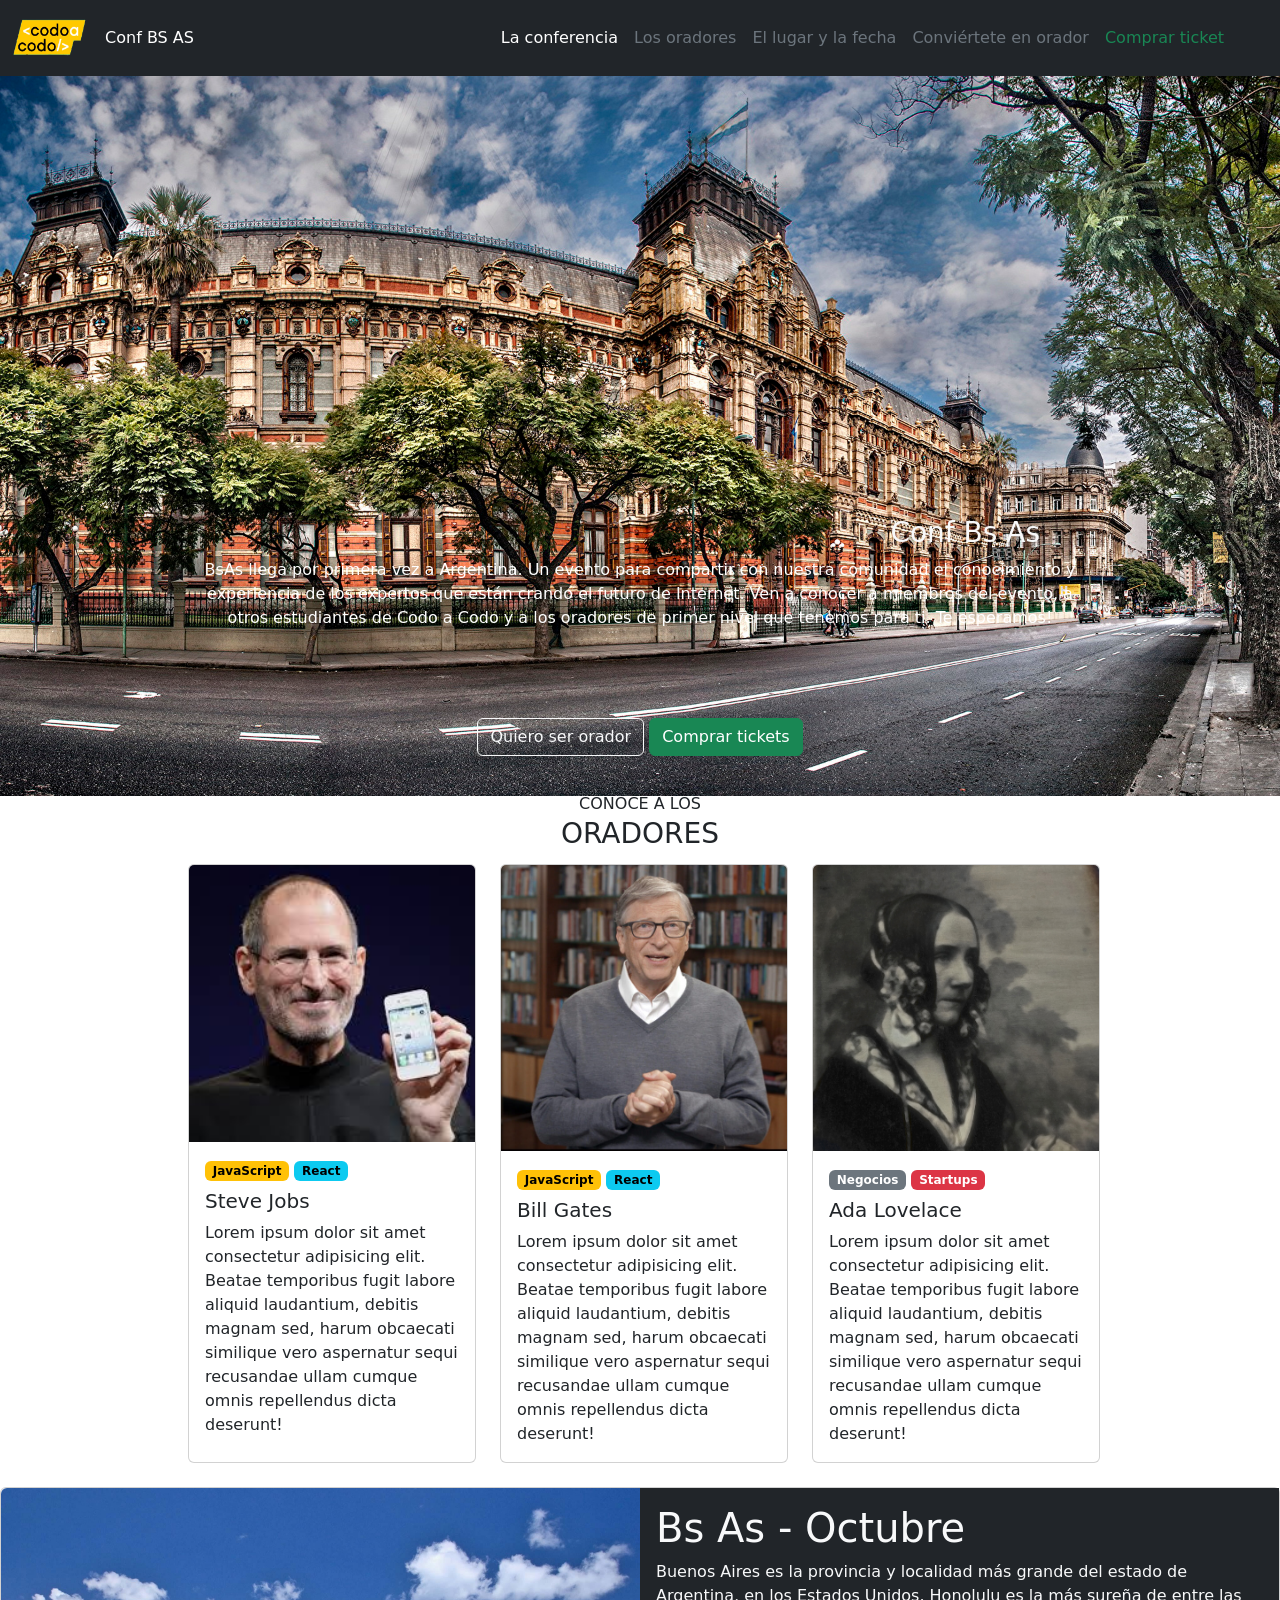
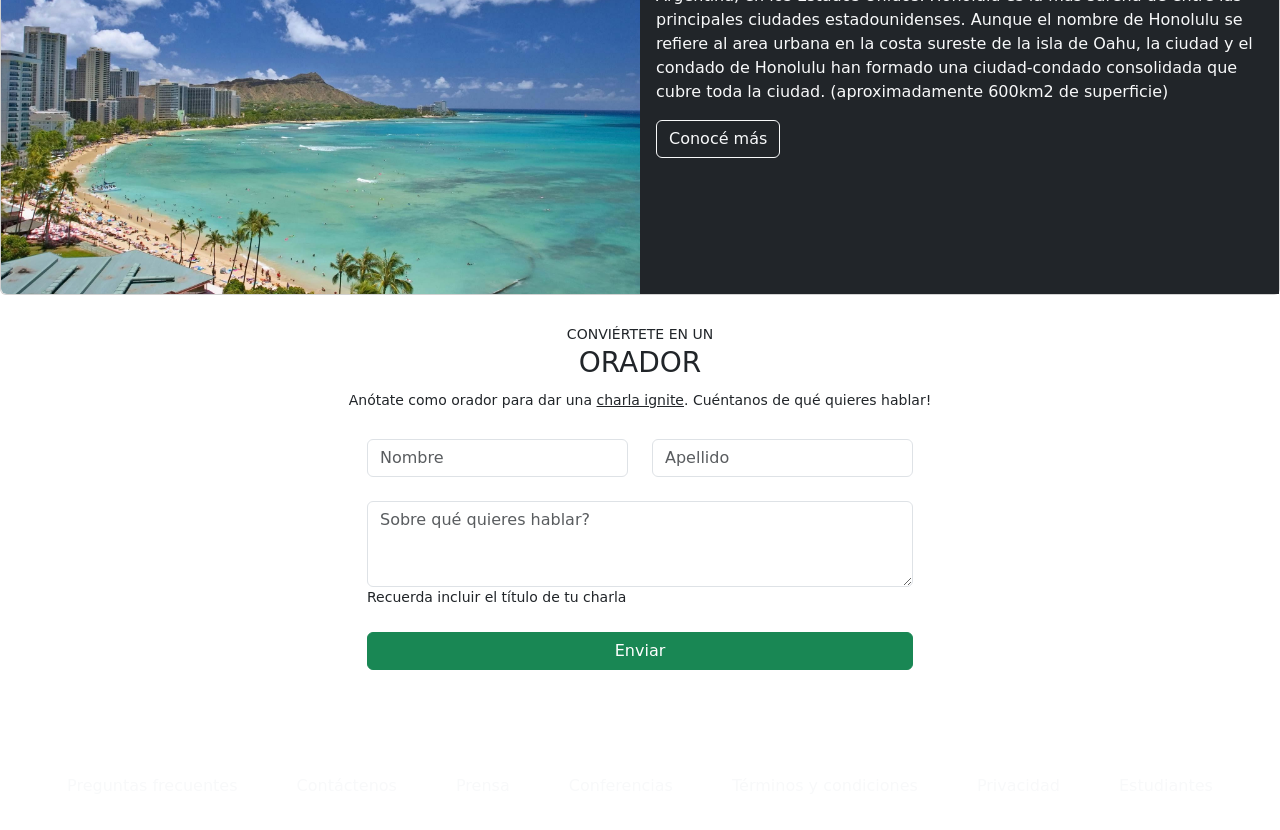
==== commit dcce8203: "Update index.html" ====
--- a/index.html
+++ b/index.html
@@ -189,7 +189,7 @@
   </div>
   </div>
 
-  <footer class="p-3">
+  <footer class="mt-5">
     <ul class=" nav d-flex flex-row justify-content-evenly align-items-center cont p-4">
       <li class="nav-item">
         <a class="nav-link text-light twolines" href="#">Preguntas frecuentes</a>
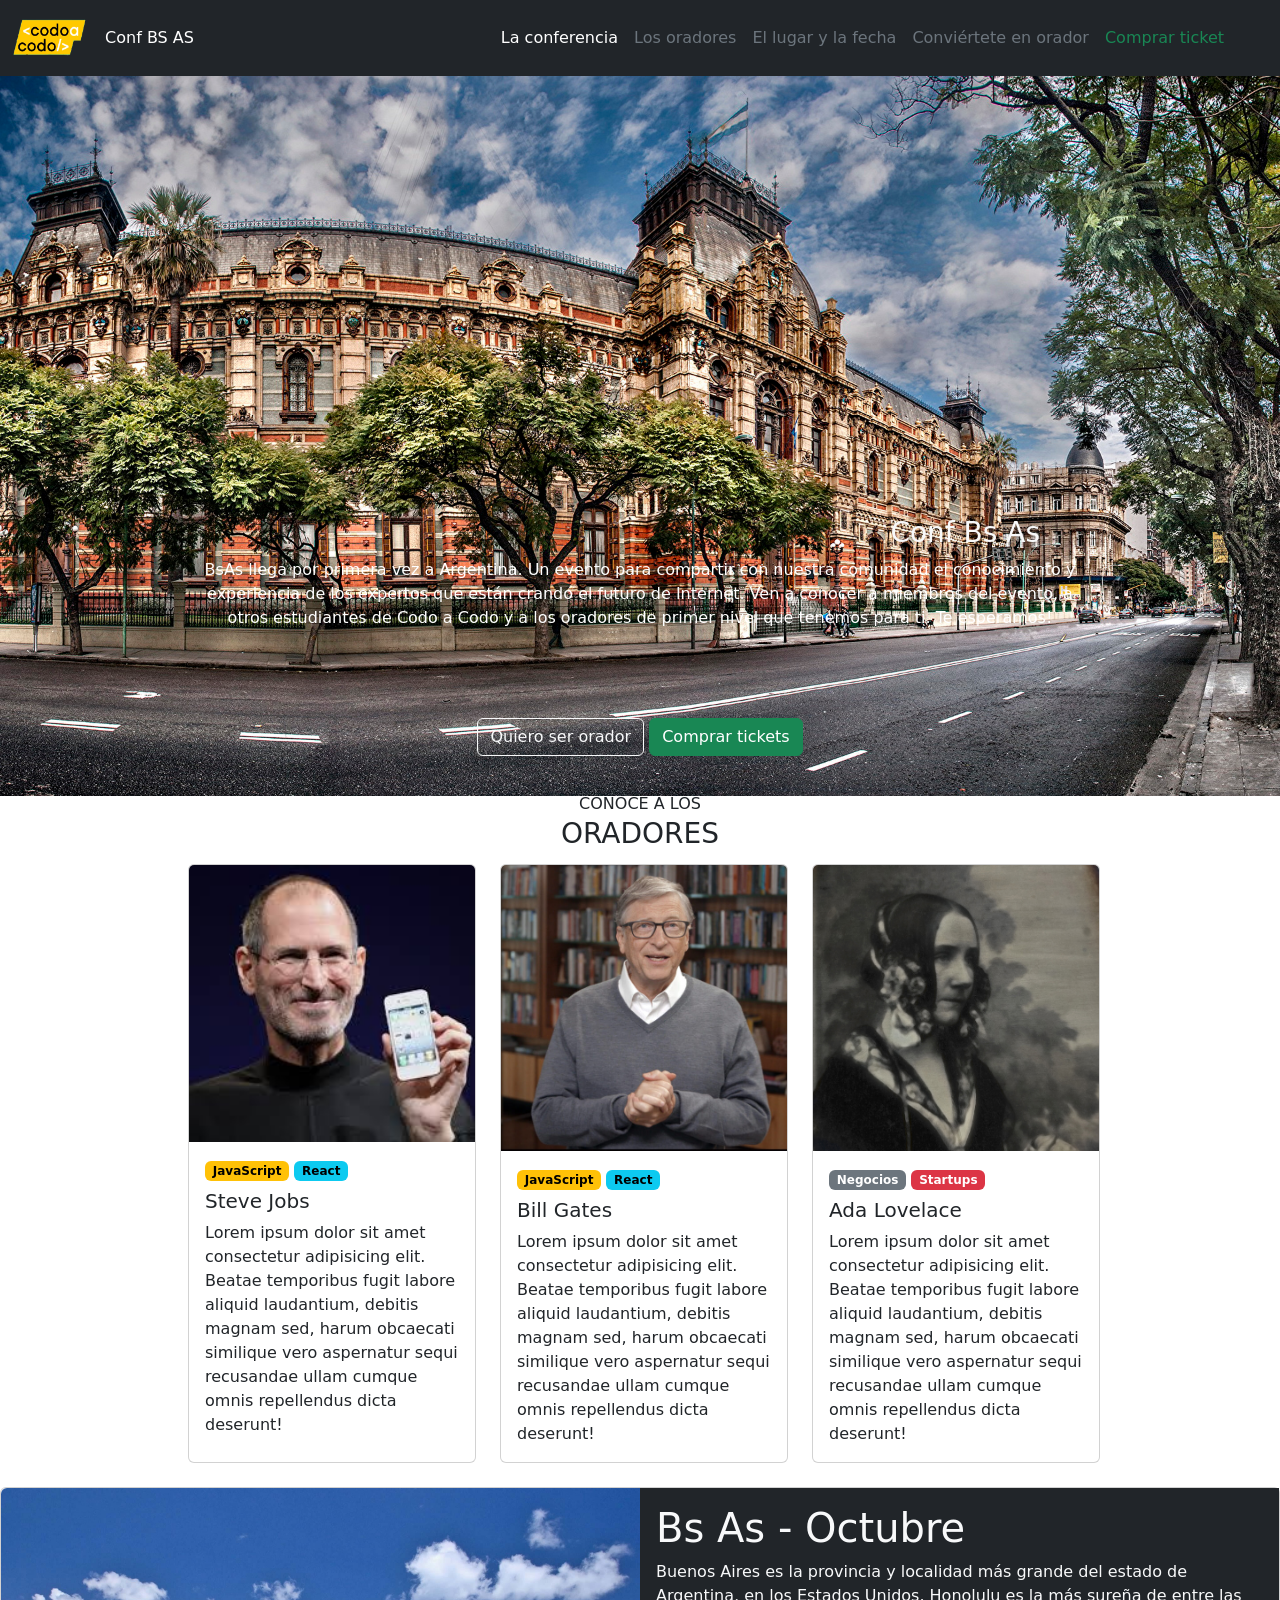
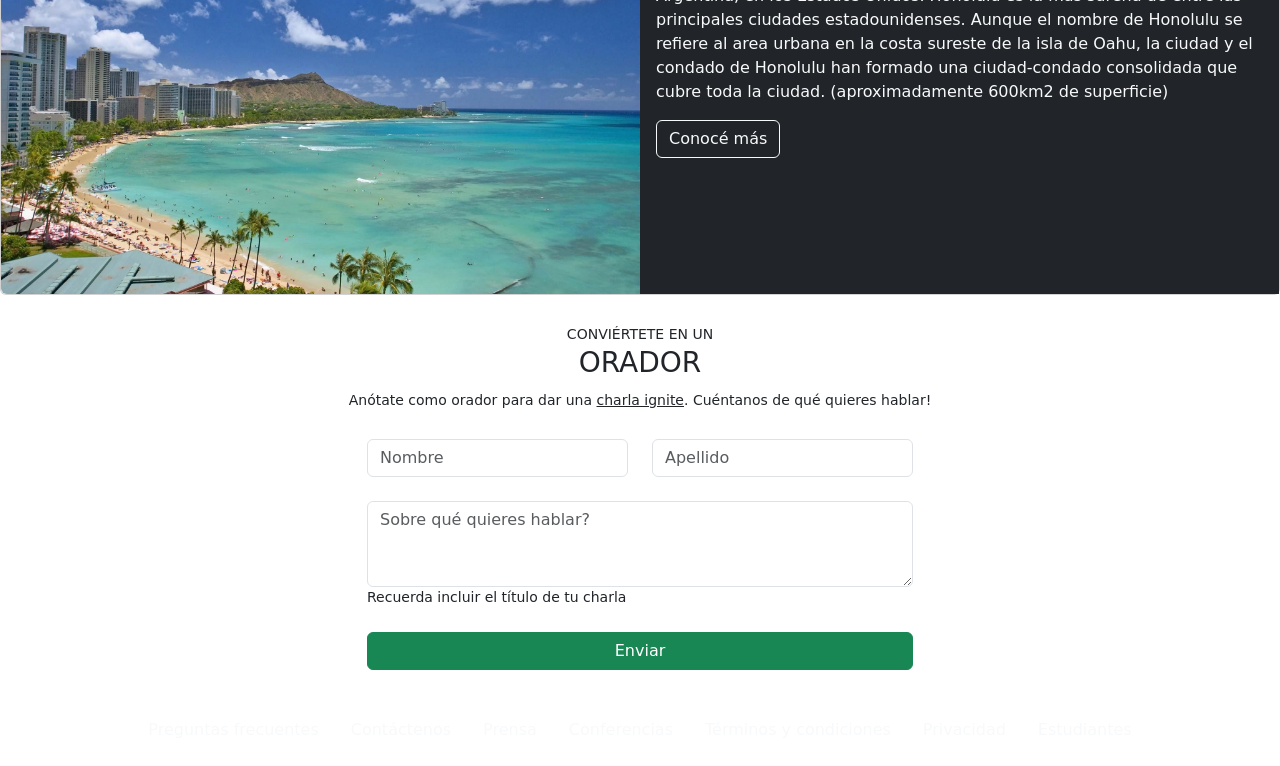
==== commit b3baff2f: "Update index.html" ====
--- a/index.html
+++ b/index.html
@@ -189,8 +189,8 @@
   </div>
   </div>
 
-  <footer class="mt-5">
-    <ul class=" nav d-flex flex-row justify-content-evenly align-items-center cont p-4">
+   <footer class="p-3">
+    <ul class="nav justify-content-center">
       <li class="nav-item">
         <a class="nav-link text-light twolines" href="#">Preguntas frecuentes</a>
       </li>
@@ -210,7 +210,7 @@
         <a class="nav-link text-light twolines" href="#">Privacidad</a>
       </li>
       <li class="nav-item">
-        <a class="nav-link text-light fw-lighter twolines" href="#">Estudiantes</a>
+        <a class="nav-link text-light twolines" href="#">Estudiantes</a>
       </li>
     </ul>
   </footer>
